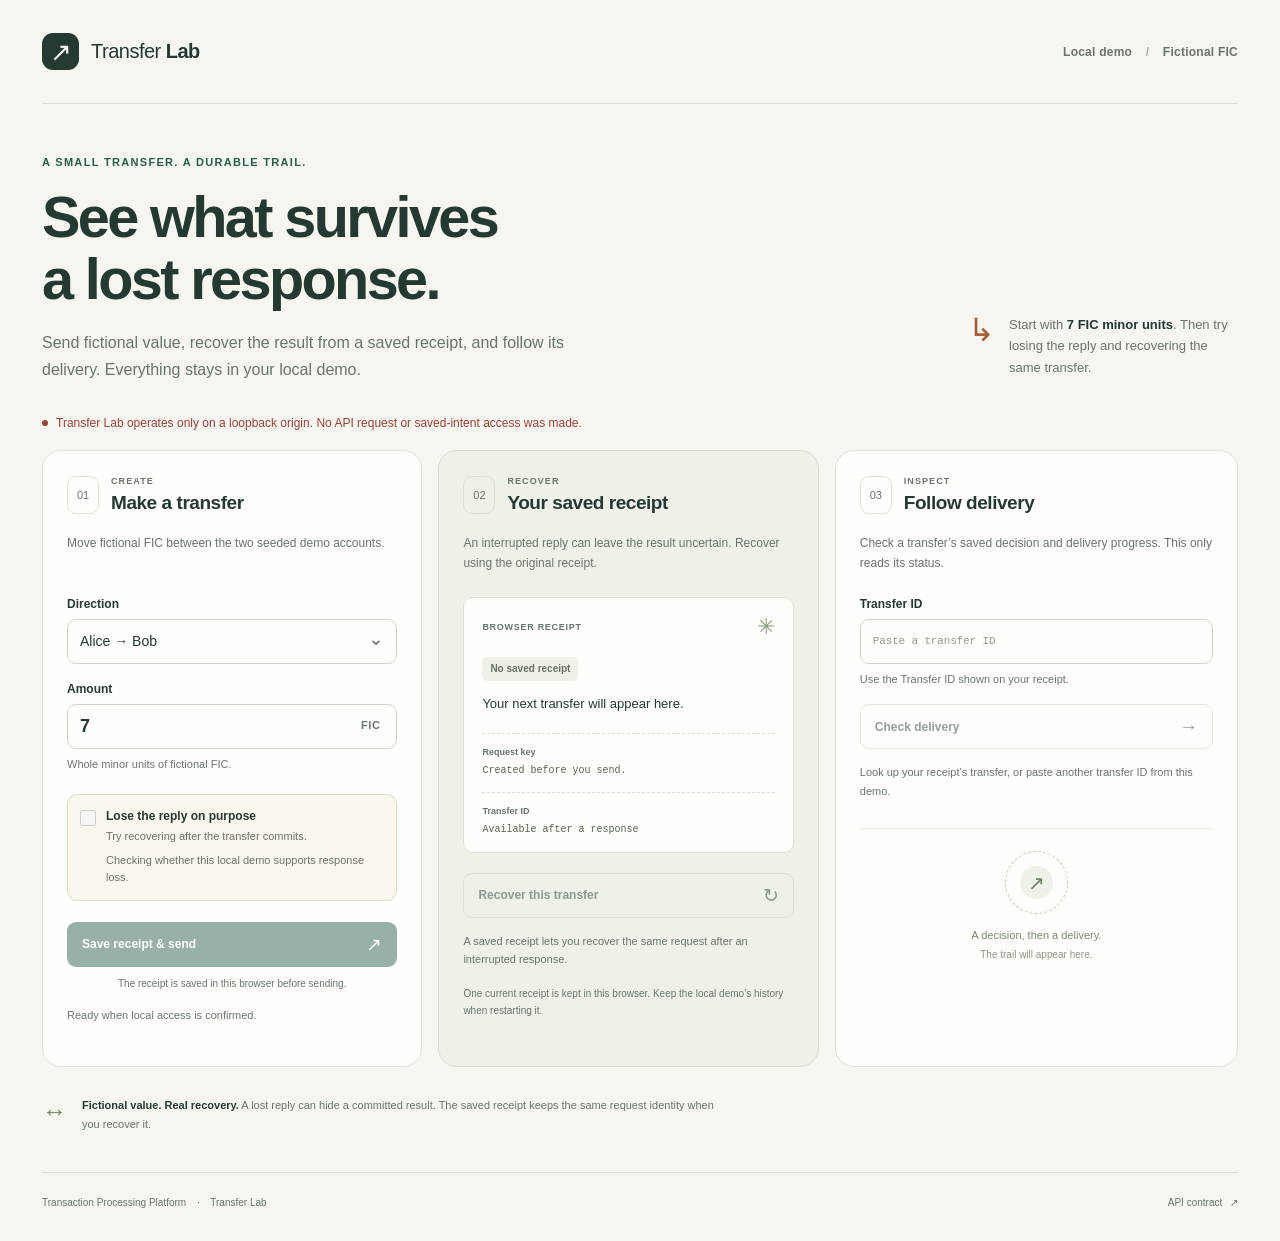
==== src/main/resources/static/demo/index.html @ 5122a882 "Release interactive Transfer Lab and verify browser recovery in CI" ====
<!doctype html>
<html lang="en">
  <head>
    <meta charset="utf-8">
    <meta name="viewport" content="width=device-width, initial-scale=1">
    <meta name="color-scheme" content="light">
    <meta name="description" content="Send a fictional transfer, recover its saved receipt, and inspect durable delivery progress in your local demo.">
    <meta http-equiv="Content-Security-Policy" content="default-src 'none'; script-src 'self'; style-src 'self'; connect-src 'self'; worker-src 'self'; img-src 'self'; font-src 'self'; base-uri 'none'; form-action 'self'; object-src 'none'">
    <title>Transfer Lab · Local demo</title>
    <link rel="icon" href="favicon.svg" type="image/svg+xml">
    <link rel="stylesheet" href="demo.css">
    <script src="demo.js" defer></script>
  </head>
  <body>
    <a class="skip-link" href="#main">Skip to the transfer demo</a>
    <div class="page-shell">
      <header class="topbar">
        <a class="brand" href="index.html" aria-label="Transfer Lab home">
          <span class="brand-mark" aria-hidden="true">↗</span>
          <span>Transfer <strong>Lab</strong></span>
        </a>
        <span class="environment-label">Local demo <span aria-hidden="true">/</span> Fictional FIC</span>
      </header>

      <main id="main" tabindex="-1">
        <section class="introduction" aria-labelledby="page-title">
          <div class="intro-copy">
            <p class="eyebrow">A small transfer. A durable trail.</p>
            <h1 id="page-title">See what survives<br>a lost response.</h1>
            <p class="intro-description">Send fictional value, recover the result from a saved receipt, and follow its delivery. Everything stays in your local demo.</p>
          </div>
          <aside class="intro-note" aria-label="How to try the demo">
            <span class="note-symbol" aria-hidden="true">↳</span>
            <p>Start with <strong>7 FIC minor units</strong>. Then try losing the reply and recovering the same transfer.</p>
          </aside>
        </section>

        <p id="origin-message" class="origin-message" role="status" aria-live="polite" data-state="pending">Checking local access…</p>

        <div class="workspace">
          <section class="panel transfer-panel" aria-labelledby="transfer-heading">
            <header class="panel-heading">
              <span class="step-number" aria-hidden="true">01</span>
              <div>
                <p class="section-kicker">Create</p>
                <h2 id="transfer-heading">Make a transfer</h2>
              </div>
            </header>
            <p class="panel-description">Move fictional FIC between the two seeded demo accounts.</p>

            <form id="submit-form" novalidate>
              <div class="field">
                <label for="direction">Direction</label>
                <div class="select-wrap">
                  <select id="direction" name="direction">
                    <option value="alice-to-bob">Alice → Bob</option>
                    <option value="bob-to-alice">Bob → Alice</option>
                  </select>
                </div>
              </div>
              <div class="field">
                <label for="amount">Amount</label>
                <div class="amount-wrap">
                  <input id="amount" name="amount" type="number" min="1" max="9000000000000000" step="1" value="7" inputmode="numeric" required aria-describedby="amount-help">
                  <span class="unit-label" aria-hidden="true">FIC</span>
                </div>
                <p id="amount-help" class="field-help">Whole minor units of fictional FIC.</p>
              </div>

              <div class="simulation-option">
                <label class="checkbox-label" for="drop-response">
                  <input id="drop-response" name="drop-response" type="checkbox" disabled aria-describedby="simulation-status">
                  <span>
                    <strong>Lose the reply on purpose</strong>
                    <span class="checkbox-description">Try recovering after the transfer commits.</span>
                  </span>
                </label>
                <p id="simulation-status" class="field-help" role="status" aria-live="polite">Checking whether this local demo supports response loss.</p>
              </div>

              <button id="submit-transfer" class="button button-primary" type="submit" disabled>
                <span>Save receipt &amp; send</span><span class="button-arrow" aria-hidden="true">↗</span>
              </button>
              <p class="action-note">The receipt is saved in this browser before sending.</p>
              <p id="submit-message" class="action-message" role="status" aria-live="polite" aria-atomic="true">Ready when local access is confirmed.</p>
            </form>
          </section>

          <section class="panel receipt-panel" aria-labelledby="receipt-heading">
            <header class="panel-heading">
              <span class="step-number" aria-hidden="true">02</span>
              <div>
                <p class="section-kicker">Recover</p>
                <h2 id="receipt-heading">Your saved receipt</h2>
              </div>
            </header>
            <p class="panel-description">An interrupted reply can leave the result uncertain. Recover using the original receipt.</p>

            <div class="receipt-paper">
              <div class="receipt-topline">
                <span class="receipt-caption">Browser receipt</span>
                <span class="receipt-decoration" aria-hidden="true">✳</span>
              </div>
              <p id="receipt-state" class="state-label" data-state="empty">No saved receipt</p>
              <p id="receipt-summary" class="receipt-summary">Your next transfer will appear here.</p>
              <dl class="receipt-details">
                <div>
                  <dt>Request key</dt>
                  <dd><code id="receipt-key">Created before you send.</code></dd>
                </div>
                <div>
                  <dt>Transfer ID</dt>
                  <dd><output id="transfer-id">Available after a response</output></dd>
                </div>
              </dl>
            </div>

            <button id="resume-transfer" class="button button-secondary" type="button" disabled>
              <span>Recover this transfer</span><span class="button-arrow" aria-hidden="true">↻</span>
            </button>
            <p id="resume-message" class="action-message" role="status" aria-live="polite" aria-atomic="true">A saved receipt lets you recover the same request after an interrupted response.</p>
            <p class="panel-footnote">One current receipt is kept in this browser. Keep the local demo’s history when restarting it.</p>
          </section>

          <section class="panel lookup-panel" aria-labelledby="lookup-heading">
            <header class="panel-heading">
              <span class="step-number" aria-hidden="true">03</span>
              <div>
                <p class="section-kicker">Inspect</p>
                <h2 id="lookup-heading">Follow delivery</h2>
              </div>
            </header>
            <p class="panel-description">Check a transfer’s saved decision and delivery progress. This only reads its status.</p>

            <form id="lookup-form" class="lookup-form" novalidate>
              <div class="field">
                <label for="lookup-id">Transfer ID</label>
                <input id="lookup-id" name="transfer-id" class="identifier-input" type="text" placeholder="Paste a transfer ID" required autocomplete="off" autocapitalize="none" spellcheck="false" aria-describedby="lookup-help">
                <p id="lookup-help" class="field-help">Use the Transfer ID shown on your receipt.</p>
              </div>
              <button id="lookup-transfer" class="button button-secondary" type="submit" disabled>
                <span>Check delivery</span><span class="button-arrow" aria-hidden="true">→</span>
              </button>
            </form>
            <p id="lookup-message" class="action-message" role="status" aria-live="polite" aria-atomic="true">Look up your receipt’s transfer, or paste another transfer ID from this demo.</p>

            <section id="delivery-result" class="delivery-result" hidden aria-label="Observed transfer delivery">
              <div class="delivery-summary">
                <span class="receipt-caption">Observed delivery</span>
                <output id="delivery-state" class="state-label">Not observed</output>
              </div>
              <dl class="delivery-stages">
                <div>
                  <dt><span class="stage-dot" aria-hidden="true"></span>Transfer decision</dt>
                  <dd><output id="ledger-state">Not observed</output></dd>
                </div>
                <div>
                  <dt><span class="stage-dot" aria-hidden="true"></span>Event publication</dt>
                  <dd><output id="publication-state">Not observed</output></dd>
                </div>
                <div>
                  <dt><span class="stage-dot" aria-hidden="true"></span>Account activity</dt>
                  <dd><output id="projection-state">Not observed</output></dd>
                </div>
              </dl>
              <div class="event-identity">
                <span class="receipt-caption">Event ID</span>
                <output id="event-id">Not available</output>
              </div>
              <p class="field-help">Delivery may continue after the transfer commits. Check again to refresh this observation.</p>
            </section>

            <div class="delivery-empty" aria-hidden="true">
              <span class="empty-orbit"><span>↗</span></span>
              <p>A decision, then a delivery.</p>
              <span>The trail will appear here.</span>
            </div>
          </section>
        </div>

        <section class="boundary-note" aria-label="About this demo">
          <span class="boundary-mark" aria-hidden="true">↔</span>
          <p><strong>Fictional value. Real recovery.</strong> A lost reply can hide a committed result. The saved receipt keeps the same request identity when you recover it.</p>
        </section>
      </main>

      <footer class="footer">
        <span>Transaction Processing Platform <span aria-hidden="true">·</span> Transfer Lab</span>
        <a href="../openapi.yaml">API contract <span aria-hidden="true">↗</span></a>
      </footer>
    </div>
    <noscript><p class="no-script-message">Enable JavaScript to send a fictional transfer, recover a browser receipt, or inspect delivery.</p></noscript>
  </body>
</html>
---- src/main/resources/static/demo/demo.css ----
@charset "UTF-8";

:root {
  color-scheme: light;
  --paper: #f6f5f0;
  --surface: #fffefa;
  --ink: #243932;
  --muted: #69746d;
  --line: #dedfd5;
  --green: #275f48;
  --green-dark: #174630;
  --green-pale: #e7eee5;
  --warm: #a45e37;
  --warm-pale: #f5e9dc;
  --red: #994438;
  --red-pale: #faebe6;
  --radius: 19px;
  font-family: -apple-system, BlinkMacSystemFont, "Segoe UI", sans-serif;
  font-synthesis: none;
  text-rendering: optimizeLegibility;
  -webkit-font-smoothing: antialiased;
}

* { box-sizing: border-box; }
[hidden] { display: none !important; }
body { margin: 0; background: var(--paper); color: var(--ink); }
button, input, select { font: inherit; }
button, input, select, a { -webkit-tap-highlight-color: transparent; }
button, select { cursor: pointer; }
a { color: inherit; text-underline-offset: 4px; }
button:disabled, input:disabled, select:disabled { cursor: not-allowed; }
button:disabled { opacity: .48; }
:focus-visible { outline: 3px solid #bd743e; outline-offset: 4px; }
::selection { background: #d8e6ca; color: #173e2a; }

.page-shell { max-width: 1280px; margin: 0 auto; padding: 0 42px; }
.skip-link { position: fixed; top: 14px; left: 18px; z-index: 5; padding: 12px 17px; border-radius: 8px; background: var(--ink); color: white; transform: translateY(-160%); }
.skip-link:focus { transform: translateY(0); }
.topbar { min-height: 104px; display: flex; justify-content: space-between; align-items: center; gap: 20px; border-bottom: 1px solid var(--line); }
.brand { display: inline-flex; gap: 12px; align-items: center; font-size: 20px; letter-spacing: -.5px; text-decoration: none; }
.brand strong { font-weight: 750; }
.brand-mark { display: grid; place-items: center; width: 37px; height: 37px; color: var(--paper); background: var(--ink); border-radius: 11px; font-size: 26px; line-height: 1; }
.environment-label { color: var(--muted); font-size: 12px; font-weight: 600; letter-spacing: .02em; }
.environment-label > span { margin: 0 10px; color: #acb1a6; }
.introduction { display: flex; align-items: flex-end; justify-content: space-between; gap: 58px; padding: 52px 0 30px; }
.intro-copy { max-width: 675px; }
.eyebrow, .section-kicker { margin: 0; font-size: 11px; font-weight: 750; letter-spacing: .12em; text-transform: uppercase; }
.eyebrow { color: var(--green); margin-bottom: 19px; }
h1 { font-size: clamp(39px, 4.5vw, 58px); line-height: 1.07; font-weight: 650; letter-spacing: -2.6px; margin: 0; }
.intro-description { margin: 20px 0 0; color: var(--muted); font-size: 16px; line-height: 1.65; max-width: 560px; }
.intro-note { display: flex; gap: 14px; align-items: flex-start; max-width: 270px; margin-bottom: 5px; }
.note-symbol { color: var(--warm); font-size: 32px; line-height: 1; }
.intro-note p { font-size: 13px; line-height: 1.65; color: var(--muted); margin: 0; }
.intro-note strong { color: var(--ink); font-weight: 650; }
.origin-message { display: flex; align-items: center; gap: 8px; min-height: 19px; margin: 0 0 18px; color: var(--muted); font-size: 12px; line-height: 1.5; }
.origin-message::before { content: ""; width: 6px; height: 6px; background: currentColor; border-radius: 50%; flex-shrink: 0; }
.workspace { display: grid; grid-template-columns: 1fr 1fr 1.06fr; gap: 16px; align-items: stretch; }
.panel { min-width: 0; border: 1px solid var(--line); border-radius: var(--radius); padding: 25px 24px 23px; background: var(--surface); }
.panel-heading { display: flex; gap: 12px; align-items: center; }
.step-number { display: grid; place-items: center; width: 32px; height: 38px; flex-shrink: 0; border: 1px solid var(--line); border-radius: 9px; color: var(--muted); font-size: 11px; font-variant-numeric: tabular-nums; }
.section-kicker { color: var(--muted); font-size: 9px; margin-bottom: 5px; }
h2 { margin: 0; font-size: 19px; line-height: 1.25; font-weight: 650; letter-spacing: -.45px; }
.panel-description { color: var(--muted); font-size: 12px; line-height: 1.65; min-height: 40px; margin: 19px 0 23px; }
.field { margin-bottom: 18px; min-width: 0; }
label { display: block; font-size: 12px; font-weight: 650; margin-bottom: 8px; }
input[type="text"], input[type="number"], select { display: block; width: 100%; height: 45px; border: 1px solid #cfd4c9; border-radius: 9px; color: var(--ink); background: #fffefa; padding: 0 12px; font-size: 14px; transition: border-color 130ms ease, box-shadow 130ms ease; }
input::placeholder { color: #91988e; opacity: 1; }
input:focus, select:focus { border-color: var(--green); box-shadow: 0 0 0 3px #275f4810; }
input[aria-invalid="true"] { border-color: var(--red); }
.select-wrap { position: relative; }
.select-wrap select { appearance: none; padding-right: 33px; }
.select-wrap::after { content: "⌄"; position: absolute; right: 13px; top: 8px; pointer-events: none; font-size: 19px; color: var(--muted); }
.amount-wrap { position: relative; }
.amount-wrap input { padding-right: 72px; font-variant-numeric: tabular-nums; font-size: 18px; font-weight: 600; }
.unit-label { position: absolute; right: 17px; top: 15px; font-size: 11px; font-weight: 700; letter-spacing: .05em; color: var(--muted); pointer-events: none; }
.field-help { margin: 7px 0 0; color: var(--muted); font-size: 11px; line-height: 1.6; }
.simulation-option { border: 1px solid #e5daca; background: #fbf7ef; border-radius: 10px; padding: 13px 12px; margin: 21px 0 21px; }
.checkbox-label { display: flex; align-items: flex-start; gap: 10px; cursor: pointer; margin: 0; font-size: 11px; line-height: 1.45; }
.checkbox-label input { margin: 2px 0 0; width: 16px; height: 16px; flex: 0 0 16px; accent-color: var(--green); }
.checkbox-label strong { display: block; color: var(--ink); font-size: 12px; font-weight: 650; }
.checkbox-description { display: block; margin-top: 3px; color: var(--muted); font-size: 11px; font-weight: 400; }
.simulation-option .field-help { margin-left: 26px; }
.button { width: 100%; min-height: 45px; padding: 12px 14px; display: flex; align-items: center; justify-content: space-between; gap: 10px; border-radius: 9px; border: 1px solid transparent; font-size: 12px; font-weight: 650; line-height: 1.5; text-align: left; transition: background-color 130ms ease, border-color 130ms ease, transform 130ms ease; }
.button-primary { background: var(--green); color: #fffefa; }
.button-primary:hover:not(:disabled) { background: var(--green-dark); }
.button-secondary { background: transparent; color: var(--ink); border-color: #cad1c3; }
.button-secondary:hover:not(:disabled) { background: var(--green-pale); border-color: #b0c4ac; }
.button:active:not(:disabled) { transform: translateY(1px); }
.button-arrow { font-size: 19px; line-height: 1; font-weight: 400; }
.action-note { margin: 9px 0 0; color: var(--muted); font-size: 10px; line-height: 1.6; text-align: center; }
.action-message { color: var(--muted); margin: 14px 0 0; min-height: 37px; font-size: 11px; line-height: 1.7; overflow-wrap: anywhere; }
.receipt-panel { background: #eff1e9; border-color: #d6dccf; }
.receipt-paper { position: relative; background: #fffefa; padding: 18px 18px 0; border: 1px solid #dce0d3; border-radius: 10px; margin-bottom: 20px; }
.receipt-topline { display: flex; justify-content: space-between; align-items: center; margin-bottom: 19px; }
.receipt-caption { display: block; color: var(--muted); font-size: 9px; font-weight: 700; letter-spacing: .08em; text-transform: uppercase; }
.receipt-decoration { color: #8a9a80; font-size: 22px; line-height: 1; }
.state-label { display: inline-block; max-width: 100%; margin: 0; padding: 5px 8px; border-radius: 5px; background: #f0f0e9; color: #687261; font-size: 10px; font-weight: 700; line-height: 1.4; overflow-wrap: anywhere; }
.receipt-summary { margin: 13px 0 18px; color: var(--ink); font-size: 13px; line-height: 1.6; overflow-wrap: anywhere; }
.receipt-details { margin: 0; }
.receipt-details > div { border-top: 1px dashed #d8dccf; padding: 13px 0; }
.receipt-details dt { font-size: 9px; color: var(--muted); margin-bottom: 6px; font-weight: 600; }
.receipt-details dd { margin: 0; }
.receipt-details code, .receipt-details output, .event-identity output { display: block; color: #53634f; font-family: ui-monospace, "SFMono-Regular", Consolas, monospace; font-size: 10px; line-height: 1.65; overflow-wrap: anywhere; }
.panel-footnote { color: var(--muted); margin: 16px 0 0; font-size: 10px; line-height: 1.7; }
.identifier-input { font-family: ui-monospace, "SFMono-Regular", Consolas, monospace; font-size: 11px !important; letter-spacing: -.15px; }
.lookup-form .field { margin-bottom: 16px; }
.lookup-panel .action-message { min-height: 36px; }
.delivery-empty { margin: 27px 0 8px; padding: 22px 8px; border-top: 1px solid #e6e7dd; text-align: center; }
.empty-orbit { display: grid; place-items: center; width: 63px; height: 63px; margin: 0 auto 13px; border: 1px dashed #b9c7ae; border-radius: 50%; color: #6d8365; transform: rotate(-15deg); }
.empty-orbit > span { display: grid; place-items: center; width: 33px; height: 33px; background: #edf1e7; border-radius: 50%; font-size: 20px; transform: rotate(15deg); }
.delivery-empty p { margin: 0; color: #7b8671; font-size: 11px; line-height: 1.6; }
.delivery-empty > span:last-child { display: block; color: #8e9686; font-size: 10px; margin-top: 3px; line-height: 1.5; }
#delivery-result:not([hidden]) + .delivery-empty { display: none; }
.delivery-result { margin-top: 21px; border-top: 1px solid var(--line); padding-top: 18px; }
.delivery-summary { display: flex; justify-content: space-between; align-items: center; flex-wrap: wrap; gap: 8px; margin-bottom: 17px; }
.delivery-stages { margin: 0; }
.delivery-stages > div { display: flex; justify-content: space-between; align-items: baseline; gap: 10px; padding: 11px 0; border-bottom: 1px solid #e5e7dc; }
.delivery-stages dt { display: flex; align-items: center; gap: 7px; color: var(--muted); font-size: 10px; line-height: 1.5; }
.stage-dot { width: 5px; height: 5px; background: #a9b49e; border-radius: 50%; flex-shrink: 0; }
.delivery-stages dd { margin: 0; max-width: 53%; text-align: right; color: var(--ink); font-size: 10px; font-weight: 650; line-height: 1.5; overflow-wrap: anywhere; }
.event-identity { margin-top: 18px; }
.event-identity output { margin-top: 7px; }
.delivery-result > .field-help { font-size: 10px; margin-top: 16px; }
.boundary-note { display: flex; align-items: flex-start; gap: 15px; max-width: 690px; margin: 29px 0 38px; }
.boundary-mark { color: #778d69; font-size: 25px; line-height: 1.25; }
.boundary-note p { margin: 0; color: var(--muted); font-size: 11px; line-height: 1.75; }
.boundary-note strong { color: var(--ink); font-weight: 650; }
.footer { display: flex; justify-content: space-between; align-items: center; gap: 16px; border-top: 1px solid var(--line); padding: 22px 0 30px; color: var(--muted); font-size: 10px; line-height: 1.6; }
.footer > span > span { margin: 0 8px; }
.footer a { text-decoration: none; white-space: nowrap; }
.footer a:hover { color: var(--green); text-decoration: underline; }
.footer a > span { margin-left: 5px; }
.no-script-message { max-width: 1196px; margin: 0 auto 25px; padding: 14px 20px; border: 1px solid #d6bc9e; border-radius: 9px; color: #82502b; background: #f8ede0; font-size: 13px; line-height: 1.6; }

[data-state="success"], [data-state="positive"], [data-state="completed"], [data-state="COMPLETED"], [data-state="projected"], [data-state="PROJECTED"], [data-state="PUBLISHED"] { color: var(--green); }
.state-label[data-state="success"], .state-label[data-state="completed"], .state-label[data-state="COMPLETED"], .state-label[data-state="projected"], .state-label[data-state="PROJECTED"] { background: #e3eedc; color: var(--green-dark); }
[data-state="error"], [data-state="negative"], [data-state="conflict"], [data-state="CONFLICT"], [data-state="rejected"], [data-state="REJECTED"], [data-state="blocked"], [data-state="BLOCKED"], [data-state="INCONSISTENT"] { color: var(--red); }
.state-label[data-state="error"], .state-label[data-state="conflict"], .state-label[data-state="CONFLICT"], .state-label[data-state="rejected"], .state-label[data-state="REJECTED"], .state-label[data-state="blocked"], .state-label[data-state="BLOCKED"] { background: var(--red-pale); color: var(--red); }
[data-state="unknown"], [data-state="UNKNOWN"], [data-state="warning"], [data-state="AWAITING_PUBLICATION"], [data-state="AWAITING_PROJECTION"] { color: var(--warm); }
.state-label[data-state="unknown"], .state-label[data-state="UNKNOWN"], .state-label[data-state="saved"], .state-label[data-state="SAVED"] { color: #8b572e; background: var(--warm-pale); }
button[aria-busy="true"] { cursor: progress; }

@media (max-width: 1080px) {
  .page-shell { padding: 0 27px; }
  .introduction { gap: 30px; }
  .intro-note { max-width: 230px; }
  .workspace { gap: 12px; }
  .panel { padding: 22px 18px; }
  h2 { font-size: 17px; }
}

@media (max-width: 900px) {
  .introduction { align-items: flex-start; padding-top: 40px; }
  .intro-note { margin-top: 39px; max-width: 190px; }
  .workspace { grid-template-columns: 1fr 1fr; gap: 15px; }
  .lookup-panel { grid-column: 1 / -1; display: grid; grid-template-columns: 1fr 1fr; column-gap: 30px; align-content: start; }
  .lookup-panel > .panel-heading, .lookup-panel > .panel-description, .lookup-panel > .lookup-form, .lookup-panel > .action-message { grid-column: 1; }
  .lookup-panel > .panel-description { min-height: 0; margin-bottom: 16px; }
  .lookup-panel > .delivery-result, .lookup-panel > .delivery-empty { grid-column: 2; grid-row: 1 / 5; align-self: stretch; border-top: 0; border-left: 1px solid var(--line); margin: 0; padding: 10px 0 0 25px; }
  .lookup-panel > .delivery-empty { display: flex; flex-direction: column; justify-content: center; padding-top: 20px; padding-bottom: 20px; }
  .panel { padding: 25px; }
  h2 { font-size: 19px; }
  .delivery-stages dd { max-width: 51%; }
}

@media (max-width: 620px) {
  .page-shell { padding: 0 19px; }
  .topbar { min-height: 82px; gap: 12px; }
  .brand { font-size: 18px; gap: 9px; }
  .brand-mark { width: 31px; height: 33px; font-size: 23px; border-radius: 9px; }
  .environment-label { font-size: 10px; text-align: right; max-width: 108px; line-height: 1.6; }
  .environment-label > span { margin: 0 4px; }
  .introduction { display: block; padding: 34px 0 24px; }
  .eyebrow { font-size: 9px; margin-bottom: 16px; }
  h1 { font-size: 41px; letter-spacing: -2px; }
  .intro-description { font-size: 14px; line-height: 1.7; margin-top: 17px; }
  .intro-note { margin-top: 22px; max-width: 310px; gap: 10px; }
  .intro-note p { font-size: 11px; }
  .note-symbol { font-size: 25px; }
  .origin-message { font-size: 10px; margin-bottom: 15px; }
  .workspace { grid-template-columns: 1fr; gap: 16px; }
  .panel { padding: 24px; }
  .panel-description { min-height: 0; }
  .lookup-panel { display: block; grid-column: auto; }
  .lookup-panel > .delivery-result, .lookup-panel > .delivery-empty { border-left: 0; border-top: 1px solid var(--line); margin-top: 21px; padding: 19px 0 0; }
  .lookup-panel > .delivery-empty { display: block; padding: 25px 10px 12px; }
  .lookup-panel > .panel-description { margin: 19px 0 23px; }
  .receipt-paper { padding-right: 20px; padding-left: 20px; }
  .button { font-size: 13px; min-height: 47px; }
  input[type="text"], input[type="number"], select { min-height: 47px; font-size: 16px; }
  .identifier-input { font-size: 12px !important; }
  .boundary-note { margin-top: 25px; margin-bottom: 29px; gap: 12px; }
  .boundary-note p { font-size: 10px; }
  .footer { align-items: flex-start; padding-top: 19px; font-size: 9px; gap: 20px; }
  .footer > span { max-width: 200px; }
  .footer > span > span { margin: 0 4px; }
  .no-script-message { margin: 0 19px 20px; }
}

@media (prefers-reduced-motion: reduce) {
  *, *::before, *::after { animation: none !important; transition: none !important; scroll-behavior: auto !important; }
}
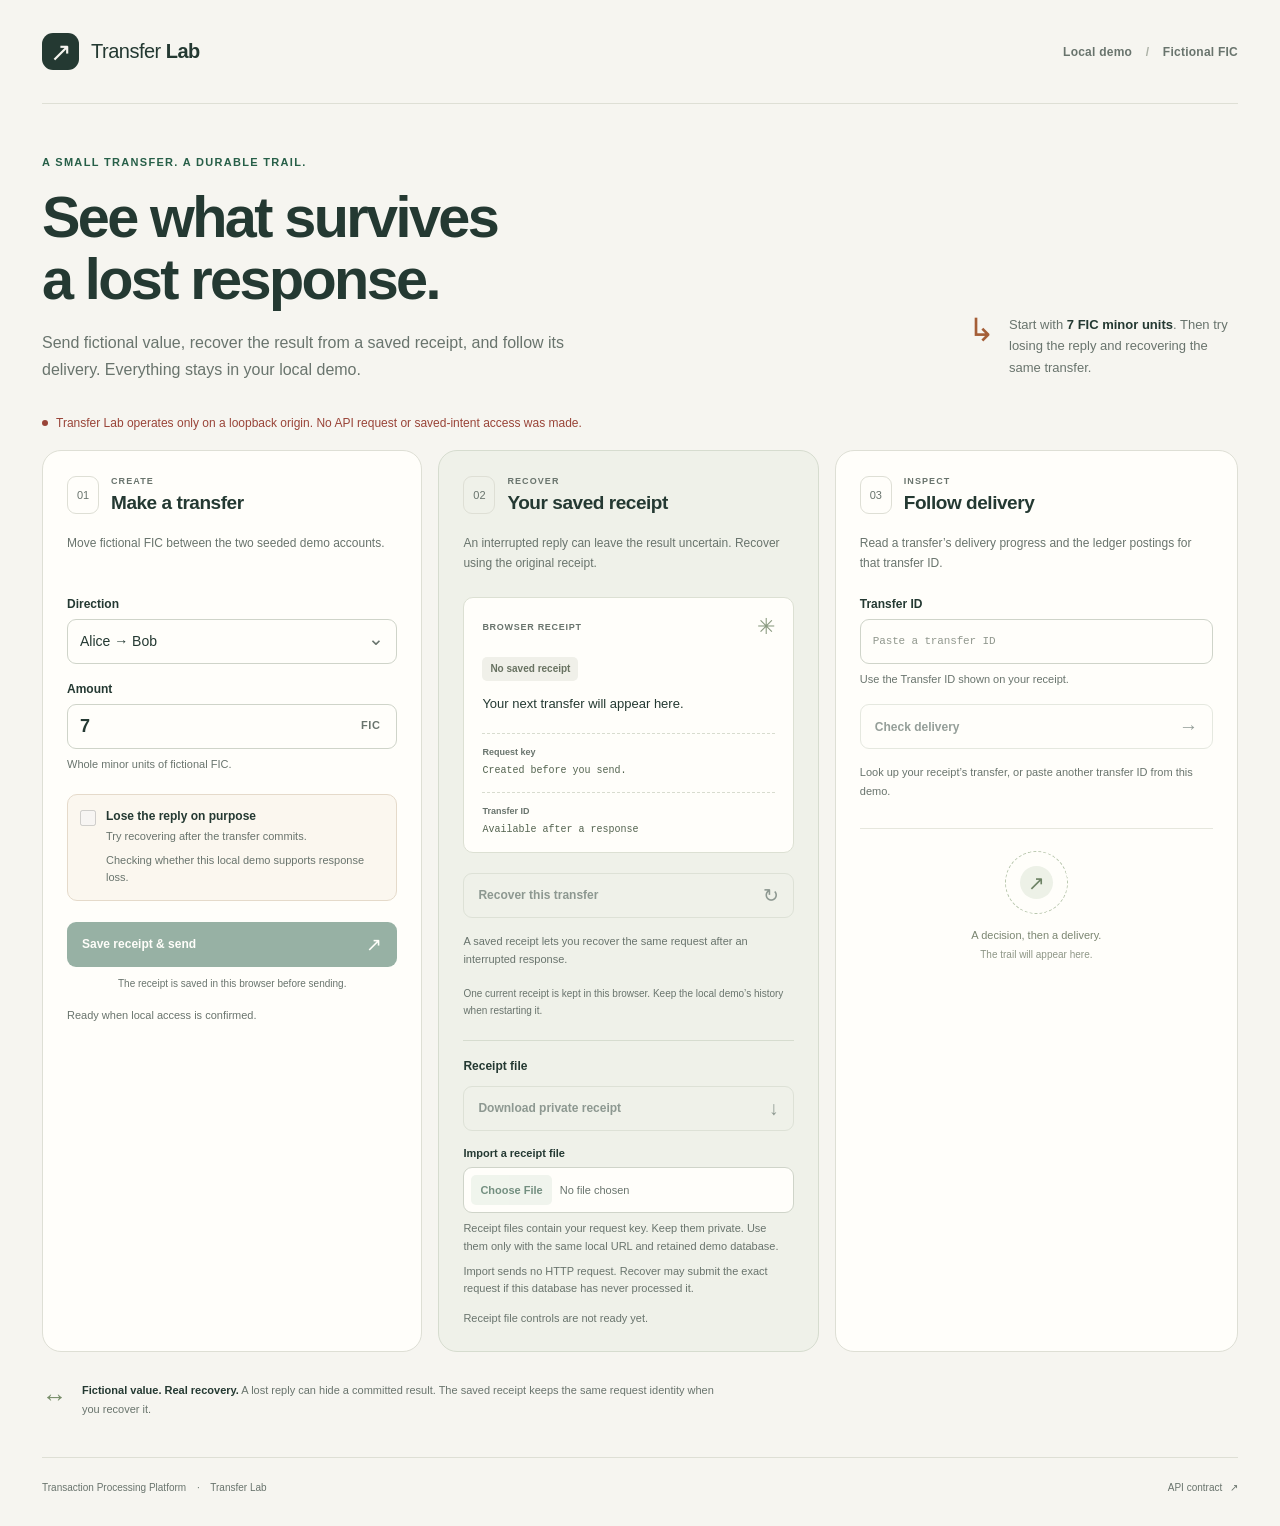
==== commit 8e2deb80: "Release portable browser receipts and per-transfer ledger evidence" ====
--- a/src/main/resources/static/demo/index.html
+++ b/src/main/resources/static/demo/index.html
@@ -120,6 +120,20 @@
             </button>
             <p id="resume-message" class="action-message" role="status" aria-live="polite" aria-atomic="true">A saved receipt lets you recover the same request after an interrupted response.</p>
             <p class="panel-footnote">One current receipt is kept in this browser. Keep the local demo’s history when restarting it.</p>
+
+            <section class="portable-receipt" aria-labelledby="portable-receipt-heading">
+              <h3 id="portable-receipt-heading">Receipt file</h3>
+              <button id="download-receipt" class="button button-secondary" type="button" disabled aria-describedby="portable-receipt-help">
+                <span>Download private receipt</span><span class="button-arrow" aria-hidden="true">↓</span>
+              </button>
+              <div class="portable-import">
+                <label for="import-receipt">Import a receipt file</label>
+                <input id="import-receipt" name="receipt-file" type="file" accept=".json,application/json" disabled aria-describedby="portable-receipt-help portable-import-help portable-receipt-message">
+              </div>
+              <p id="portable-receipt-help" class="field-help">Receipt files contain your request key. Keep them private. Use them only with the same local URL and retained demo database.</p>
+              <p id="portable-import-help" class="field-help">Import sends no HTTP request. Recover may submit the exact request if this database has never processed it.</p>
+              <p id="portable-receipt-message" class="action-message" role="status" aria-live="polite" aria-atomic="true">Receipt file controls are not ready yet.</p>
+            </section>
           </section>
 
           <section class="panel lookup-panel" aria-labelledby="lookup-heading">
@@ -130,7 +144,7 @@
                 <h2 id="lookup-heading">Follow delivery</h2>
               </div>
             </header>
-            <p class="panel-description">Check a transfer’s saved decision and delivery progress. This only reads its status.</p>
+            <p class="panel-description">Read a transfer’s delivery progress and the ledger postings for that transfer ID.</p>
 
             <form id="lookup-form" class="lookup-form" novalidate>
               <div class="field">
@@ -144,7 +158,7 @@
             </form>
             <p id="lookup-message" class="action-message" role="status" aria-live="polite" aria-atomic="true">Look up your receipt’s transfer, or paste another transfer ID from this demo.</p>
 
-            <section id="delivery-result" class="delivery-result" hidden aria-label="Observed transfer delivery">
+            <section id="delivery-result" class="delivery-result" hidden aria-label="Transfer delivery and ledger observations">
               <div class="delivery-summary">
                 <span class="receipt-caption">Observed delivery</span>
                 <output id="delivery-state" class="state-label">Not observed</output>
@@ -168,6 +182,19 @@
                 <output id="event-id">Not available</output>
               </div>
               <p class="field-help">Delivery may continue after the transfer commits. Check again to refresh this observation.</p>
+
+              <section id="ledger-proof" class="ledger-proof" aria-labelledby="proof-heading">
+                <div class="proof-heading">
+                  <h3 id="proof-heading">Ledger postings</h3>
+                  <output id="proof-state" class="state-label" role="status" aria-live="polite" aria-atomic="true">Not loaded</output>
+                </div>
+                <div class="proof-identity">
+                  <span class="receipt-caption">For this transfer ID</span>
+                  <output id="proof-transfer-id">Not loaded</output>
+                </div>
+                <p id="proof-summary" class="field-help">Check delivery to read this transfer’s ledger evidence.</p>
+                <ol id="proof-postings" class="proof-postings" aria-label="Ledger postings for this transfer" hidden></ol>
+              </section>
             </section>
 
             <div class="delivery-empty" aria-hidden="true">
--- a/src/main/resources/static/demo/demo.css
+++ b/src/main/resources/static/demo/demo.css
@@ -102,6 +102,15 @@
 .receipt-details dd { margin: 0; }
 .receipt-details code, .receipt-details output, .event-identity output { display: block; color: #53634f; font-family: ui-monospace, "SFMono-Regular", Consolas, monospace; font-size: 10px; line-height: 1.65; overflow-wrap: anywhere; }
 .panel-footnote { color: var(--muted); margin: 16px 0 0; font-size: 10px; line-height: 1.7; }
+.portable-receipt { min-width: 0; margin-top: 21px; padding-top: 18px; border-top: 1px solid #d6dccf; }
+.portable-receipt h3 { margin: 0 0 13px; font-size: 12px; font-weight: 650; }
+.portable-import { min-width: 0; margin-top: 16px; }
+.portable-import label { font-size: 11px; }
+.portable-import input[type="file"] { display: block; width: 100%; max-width: 100%; min-width: 0; min-height: 45px; padding: 7px; overflow: hidden; border: 1px solid #cfd4c9; border-radius: 9px; background: var(--surface); color: var(--muted); font-size: 11px; line-height: 1.5; }
+.portable-import input::file-selector-button { margin-right: 8px; padding: 7px 9px; border: 0; border-radius: 5px; background: var(--green-pale); color: var(--green-dark); font: inherit; font-weight: 650; cursor: pointer; }
+.portable-import input:disabled::file-selector-button { opacity: .6; cursor: not-allowed; }
+.portable-receipt .field-help { overflow-wrap: anywhere; }
+.portable-receipt .action-message { min-height: 0; margin-top: 11px; }
 .identifier-input { font-family: ui-monospace, "SFMono-Regular", Consolas, monospace; font-size: 11px !important; letter-spacing: -.15px; }
 .lookup-form .field { margin-bottom: 16px; }
 .lookup-panel .action-message { min-height: 36px; }
@@ -121,6 +130,23 @@
 .event-identity { margin-top: 18px; }
 .event-identity output { margin-top: 7px; }
 .delivery-result > .field-help { font-size: 10px; margin-top: 16px; }
+.ledger-proof { margin-top: 21px; padding-top: 18px; border-top: 1px solid var(--line); min-width: 0; }
+.proof-heading { display: flex; justify-content: space-between; align-items: center; flex-wrap: wrap; gap: 9px; }
+.proof-heading h3 { margin: 0; font-size: 12px; font-weight: 650; }
+.proof-identity { margin-top: 15px; }
+.proof-identity output, .proof-account code, .proof-entry-id { display: block; max-width: 100%; min-width: 0; font-family: ui-monospace, "SFMono-Regular", Consolas, monospace; font-size: 10px; line-height: 1.65; overflow-wrap: anywhere; }
+.proof-identity output { margin-top: 6px; color: #53634f; }
+.proof-postings { list-style: none; margin: 14px 0 0; padding: 0; }
+.proof-posting { padding: 11px 12px; border: 1px solid #dde2d5; border-radius: 9px; background: #f8f9f2; min-width: 0; }
+.proof-posting + .proof-posting { margin-top: 9px; }
+.proof-posting-heading { display: flex; align-items: baseline; justify-content: space-between; flex-wrap: wrap; gap: 6px; font-size: 11px; line-height: 1.5; }
+.proof-direction { color: var(--muted); }
+.proof-amount { font-weight: 700; font-variant-numeric: tabular-nums; overflow-wrap: anywhere; }
+.proof-amount[data-direction="credit"] { color: var(--green); }
+.proof-account { margin: 8px 0 0; color: #53634f; font-size: 10px; line-height: 1.6; }
+.proof-account code { margin-top: 2px; }
+.proof-entry { display: flex; align-items: baseline; flex-wrap: wrap; gap: 3px 7px; min-width: 0; margin-top: 7px; font-size: 9px; color: var(--muted); }
+.proof-entry-id { color: #53634f; }
 .boundary-note { display: flex; align-items: flex-start; gap: 15px; max-width: 690px; margin: 29px 0 38px; }
 .boundary-mark { color: #778d69; font-size: 25px; line-height: 1.25; }
 .boundary-note p { margin: 0; color: var(--muted); font-size: 11px; line-height: 1.75; }
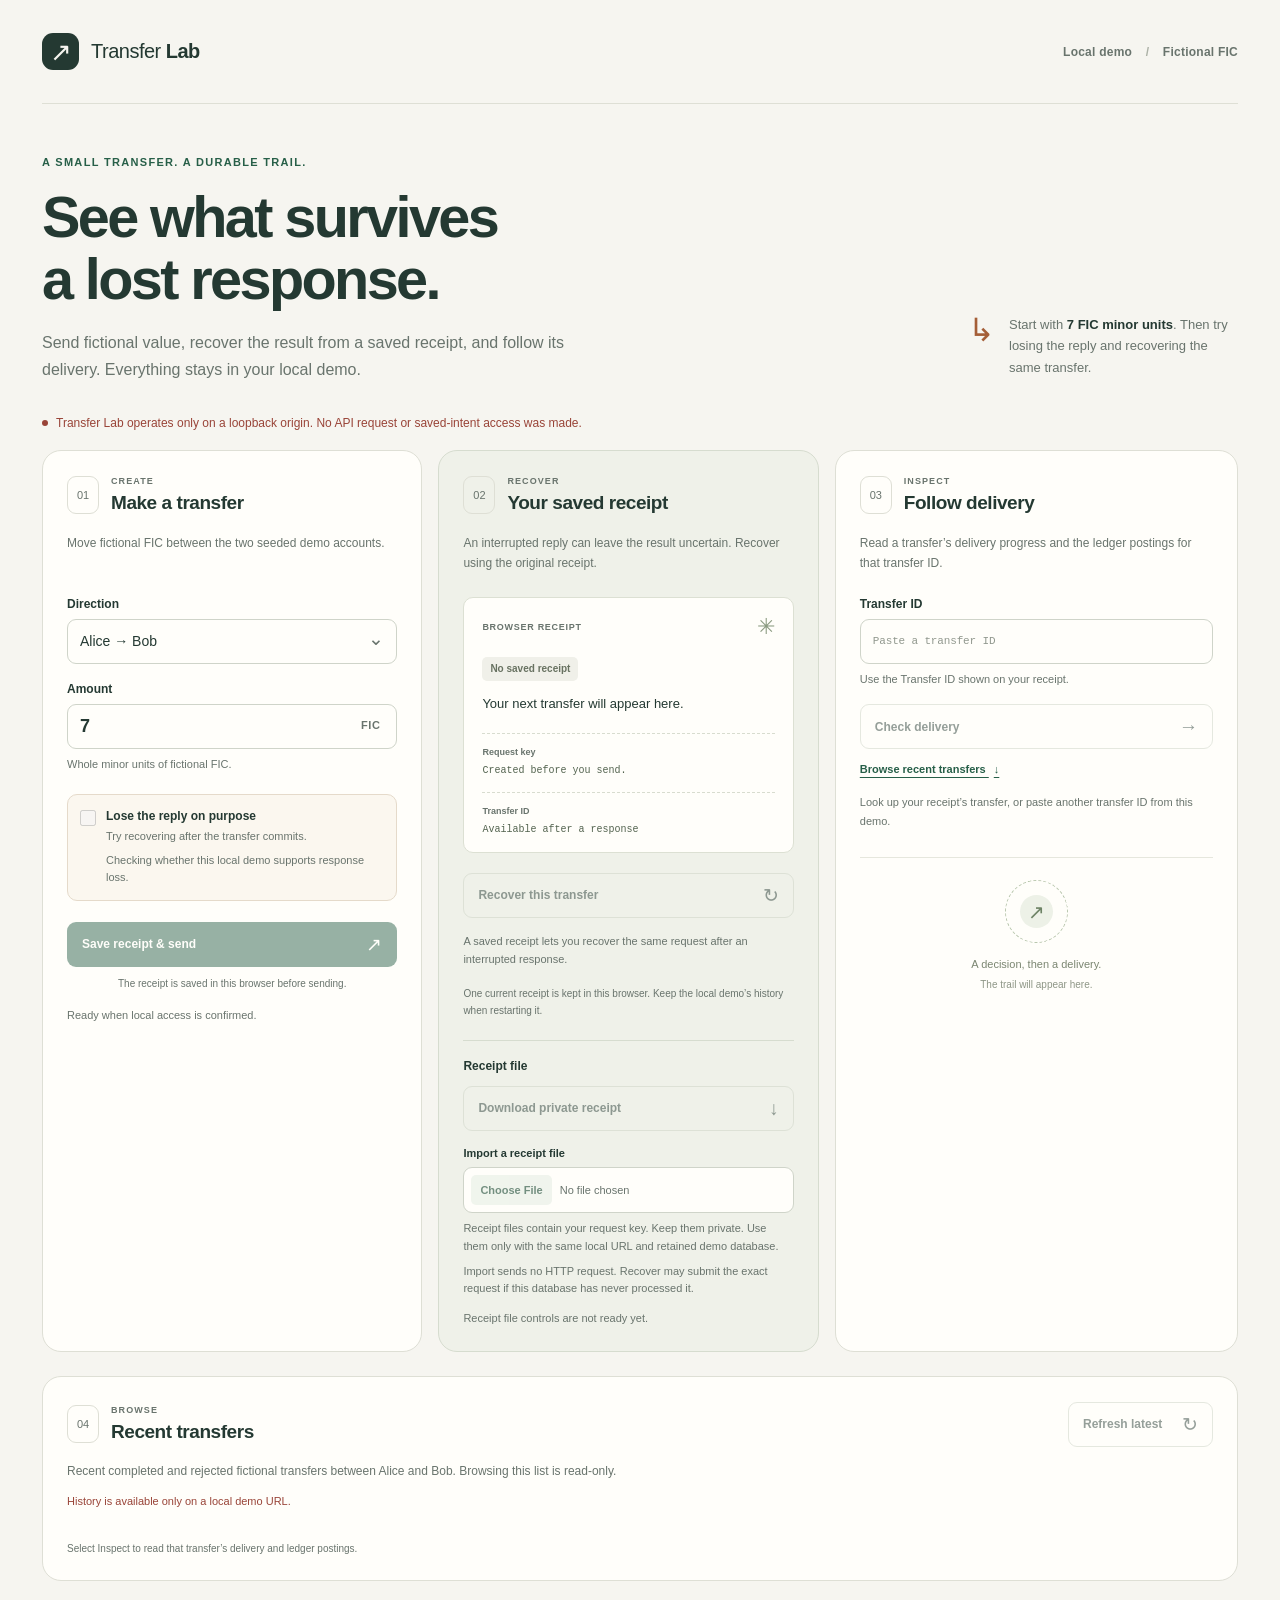
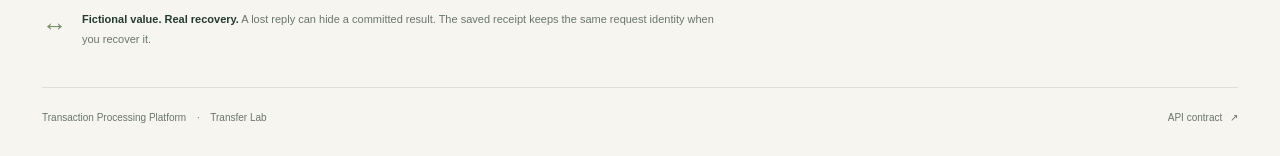
==== commit e65abad7: "Release recent transfers and read-only delivery observations" ====
--- a/src/main/resources/static/demo/index.html
+++ b/src/main/resources/static/demo/index.html
@@ -9,6 +9,7 @@
     <title>Transfer Lab · Local demo</title>
     <link rel="icon" href="favicon.svg" type="image/svg+xml">
     <link rel="stylesheet" href="demo.css">
+    <script src="delivery-observation.js" defer></script>
     <script src="demo.js" defer></script>
   </head>
   <body>
@@ -141,7 +142,7 @@
               <span class="step-number" aria-hidden="true">03</span>
               <div>
                 <p class="section-kicker">Inspect</p>
-                <h2 id="lookup-heading">Follow delivery</h2>
+                <h2 id="lookup-heading" tabindex="-1">Follow delivery</h2>
               </div>
             </header>
             <p class="panel-description">Read a transfer’s delivery progress and the ledger postings for that transfer ID.</p>
@@ -155,6 +156,7 @@
               <button id="lookup-transfer" class="button button-secondary" type="submit" disabled>
                 <span>Check delivery</span><span class="button-arrow" aria-hidden="true">→</span>
               </button>
+              <p class="history-browse-link"><a href="#recent-transfers">Browse recent transfers <span aria-hidden="true">↓</span></a></p>
             </form>
             <p id="lookup-message" class="action-message" role="status" aria-live="polite" aria-atomic="true">Look up your receipt’s transfer, or paste another transfer ID from this demo.</p>
 
@@ -182,6 +184,45 @@
                 <output id="event-id">Not available</output>
               </div>
               <p class="field-help">Delivery may continue after the transfer commits. Check again to refresh this observation.</p>
+
+              <section class="delivery-monitor" aria-labelledby="watch-heading">
+                <h3 id="watch-heading">Delivery observations</h3>
+                <p id="watch-help" class="field-help">Choose Follow delivery for read-only updates for up to 60 seconds. Each read is an independent observation.</p>
+                <dl class="delivery-observations">
+                  <div>
+                    <dt>Publication attempts</dt>
+                    <dd><output id="delivery-attempts" aria-live="off">Not observed</output></dd>
+                  </div>
+                  <div>
+                    <dt>Last error code</dt>
+                    <dd><output id="delivery-error" aria-live="off">Not observed</output></dd>
+                  </div>
+                  <div>
+                    <dt>Next attempt</dt>
+                    <dd><output id="delivery-next-at" aria-live="off">Not observed</output></dd>
+                  </div>
+                  <div>
+                    <dt>Observed at</dt>
+                    <dd><output id="delivery-observed-at" aria-live="off">Not observed</output></dd>
+                  </div>
+                  <div>
+                    <dt>Published at</dt>
+                    <dd><output id="delivery-published-at" aria-live="off">Not observed</output></dd>
+                  </div>
+                  <div>
+                    <dt>Projected at</dt>
+                    <dd><output id="delivery-projected-at" aria-live="off">Not observed</output></dd>
+                  </div>
+                </dl>
+                <div class="watch-controls">
+                  <button id="watch-start" class="button button-secondary" type="button" disabled aria-describedby="watch-help watch-status">Follow delivery</button>
+                  <button id="watch-stop" class="button button-secondary" type="button" disabled aria-describedby="watch-status">Stop following</button>
+                  <button id="download-observation" class="button button-secondary observation-download" type="button" disabled aria-describedby="observation-help observation-message">Download observation</button>
+                </div>
+                <p id="watch-status" class="field-help" role="status" aria-live="polite" aria-atomic="true" data-watch-state="idle">Not following. Read delivery before starting.</p>
+                <p id="observation-help" class="field-help">Observation files do not contain a receipt or recovery key.</p>
+                <p id="observation-message" class="action-message" role="status" aria-live="polite" aria-atomic="true">Read delivery before downloading an observation.</p>
+              </section>
 
               <section id="ledger-proof" class="ledger-proof" aria-labelledby="proof-heading">
                 <div class="proof-heading">
@@ -204,6 +245,30 @@
             </div>
           </section>
         </div>
+
+        <section id="recent-transfers" class="panel history-panel" tabindex="-1" aria-labelledby="history-heading" aria-describedby="history-description">
+          <div class="history-heading">
+            <header class="panel-heading">
+              <span class="step-number" aria-hidden="true">04</span>
+              <div>
+                <p class="section-kicker">Browse</p>
+                <h2 id="history-heading">Recent transfers</h2>
+              </div>
+            </header>
+            <button id="history-refresh" class="button button-secondary history-refresh" type="button" disabled aria-controls="history-items">
+              <span>Refresh latest</span><span class="button-arrow" aria-hidden="true">↻</span>
+            </button>
+          </div>
+          <p id="history-description" class="panel-description">Recent completed and rejected fictional transfers between Alice and Bob. Browsing this list is read-only.</p>
+          <p id="history-status" class="history-status" role="status" aria-live="polite" aria-atomic="true">Recent transfers have not been loaded. Choose Refresh latest to read them.</p>
+          <ol id="history-items" class="history-items" aria-label="Recent fictional transfers"></ol>
+          <div class="history-pagination">
+            <button id="history-older" class="button button-secondary" type="button" hidden disabled aria-controls="history-items">
+              <span>Show older transfers</span><span class="button-arrow" aria-hidden="true">↓</span>
+            </button>
+          </div>
+          <p class="panel-footnote">Select Inspect to read that transfer’s delivery and ledger postings.</p>
+        </section>
 
         <section class="boundary-note" aria-label="About this demo">
           <span class="boundary-mark" aria-hidden="true">↔</span>
--- a/src/main/resources/static/demo/demo.css
+++ b/src/main/resources/static/demo/demo.css
@@ -130,6 +130,18 @@
 .event-identity { margin-top: 18px; }
 .event-identity output { margin-top: 7px; }
 .delivery-result > .field-help { font-size: 10px; margin-top: 16px; }
+.delivery-monitor { min-width: 0; margin-top: 21px; padding-top: 18px; border-top: 1px solid var(--line); }
+.delivery-monitor h3 { margin: 0; font-size: 12px; font-weight: 650; }
+.delivery-monitor > .field-help { font-size: 10px; overflow-wrap: anywhere; }
+.delivery-observations { margin: 13px 0 16px; }
+.delivery-observations > div { display: grid; grid-template-columns: minmax(0, .9fr) minmax(0, 1.1fr); align-items: baseline; gap: 8px 12px; padding: 9px 0; border-bottom: 1px solid #e5e7dc; }
+.delivery-observations dt { min-width: 0; color: var(--muted); font-size: 10px; line-height: 1.6; }
+.delivery-observations dd { min-width: 0; margin: 0; text-align: right; }
+.delivery-observations output { display: block; max-width: 100%; font-family: ui-monospace, "SFMono-Regular", Consolas, monospace; font-size: 10px; line-height: 1.65; font-variant-numeric: tabular-nums; overflow-wrap: anywhere; }
+.watch-controls { display: grid; grid-template-columns: minmax(0, 1fr) minmax(0, 1fr); gap: 9px; min-width: 0; }
+.watch-controls .button { min-width: 0; padding: 10px 9px; justify-content: center; font-size: 11px; text-align: center; overflow-wrap: anywhere; }
+.watch-controls .observation-download { grid-column: 1 / -1; }
+.delivery-monitor .action-message { min-height: 0; margin-top: 8px; font-size: 10px; }
 .ledger-proof { margin-top: 21px; padding-top: 18px; border-top: 1px solid var(--line); min-width: 0; }
 .proof-heading { display: flex; justify-content: space-between; align-items: center; flex-wrap: wrap; gap: 9px; }
 .proof-heading h3 { margin: 0; font-size: 12px; font-weight: 650; }
@@ -147,6 +159,30 @@
 .proof-account code { margin-top: 2px; }
 .proof-entry { display: flex; align-items: baseline; flex-wrap: wrap; gap: 3px 7px; min-width: 0; margin-top: 7px; font-size: 9px; color: var(--muted); }
 .proof-entry-id { color: #53634f; }
+.history-browse-link { margin: 12px 0 0; font-size: 11px; line-height: 1.6; }
+.history-browse-link a { color: var(--green); font-weight: 600; }
+.history-browse-link a > span { margin-left: 5px; }
+.history-panel { margin-top: 24px; scroll-margin-top: 24px; }
+.history-heading { display: flex; align-items: center; justify-content: space-between; flex-wrap: wrap; gap: 18px; }
+.history-refresh { width: auto; min-width: 145px; }
+.history-panel > .panel-description { min-height: 0; max-width: 750px; margin: 15px 0 11px; }
+.history-status { min-height: 19px; margin: 0 0 13px; color: var(--muted); font-size: 11px; line-height: 1.7; overflow-wrap: anywhere; }
+.history-items { list-style: none; margin: 0; padding: 0; }
+.history-row { display: grid; grid-template-columns: minmax(0, 1fr) auto; align-items: center; gap: 18px; padding: 16px 0; border-top: 1px solid var(--line); min-width: 0; }
+.history-row:last-child { border-bottom: 1px solid var(--line); }
+.history-summary { display: grid; grid-template-columns: minmax(0, 1.3fr) minmax(0, .85fr) minmax(0, 1fr) minmax(0, 1.3fr); align-items: center; gap: 10px 18px; min-width: 0; }
+.history-summary > * { min-width: 0; overflow-wrap: anywhere; }
+.history-direction { font-size: 13px; font-weight: 650; line-height: 1.6; }
+.history-amount { color: var(--ink); font-size: 13px; font-weight: 650; line-height: 1.6; font-variant-numeric: tabular-nums; }
+.history-state { justify-self: start; max-width: 100%; padding: 5px 8px; border-radius: 5px; background: #f0f0e9; color: var(--muted); font-size: 10px; font-weight: 700; line-height: 1.5; }
+.history-state[data-state="COMPLETED"] { background: var(--green-pale); color: var(--green-dark); }
+.history-state[data-state="REJECTED"] { background: var(--red-pale); color: var(--red); }
+.history-time { display: grid; gap: 3px; color: var(--muted); font-size: 11px; line-height: 1.6; font-variant-numeric: tabular-nums; }
+.history-reference { color: #53634f; font-size: 10px; }
+.history-inspect { display: flex; align-items: center; justify-content: center; justify-self: end; gap: 8px; width: auto; min-height: 40px; padding: 9px 14px; border: 1px solid #cad1c3; border-radius: 8px; background: transparent; color: var(--ink); font: inherit; font-size: 11px; font-weight: 650; line-height: 1.5; text-align: center; }
+.history-inspect:hover:not(:disabled) { background: var(--green-pale); border-color: #b0c4ac; }
+.history-pagination { display: flex; justify-content: flex-end; }
+.history-pagination .button:not([hidden]) { width: auto; min-width: 190px; margin-top: 16px; }
 .boundary-note { display: flex; align-items: flex-start; gap: 15px; max-width: 690px; margin: 29px 0 38px; }
 .boundary-mark { color: #778d69; font-size: 25px; line-height: 1.25; }
 .boundary-note p { margin: 0; color: var(--muted); font-size: 11px; line-height: 1.75; }
@@ -187,6 +223,7 @@
   .panel { padding: 25px; }
   h2 { font-size: 19px; }
   .delivery-stages dd { max-width: 51%; }
+  .history-summary { grid-template-columns: minmax(0, 1fr) minmax(0, 1fr); gap: 7px 18px; }
 }
 
 @media (max-width: 620px) {
@@ -215,6 +252,15 @@
   .button { font-size: 13px; min-height: 47px; }
   input[type="text"], input[type="number"], select { min-height: 47px; font-size: 16px; }
   .identifier-input { font-size: 12px !important; }
+  .history-heading { gap: 16px; }
+  .history-refresh { width: 100%; }
+  .history-row { grid-template-columns: minmax(0, 1fr); align-items: start; gap: 13px; padding: 18px 0; }
+  .history-summary { gap: 8px 14px; }
+  .history-direction { font-size: 12px; }
+  .history-amount { justify-self: end; text-align: right; font-size: 12px; }
+  .history-time { text-align: right; }
+  .history-inspect { width: 100%; min-height: 44px; justify-self: stretch; font-size: 12px; }
+  .history-pagination .button:not([hidden]) { width: 100%; min-width: 0; }
   .boundary-note { margin-top: 25px; margin-bottom: 29px; gap: 12px; }
   .boundary-note p { font-size: 10px; }
   .footer { align-items: flex-start; padding-top: 19px; font-size: 9px; gap: 20px; }
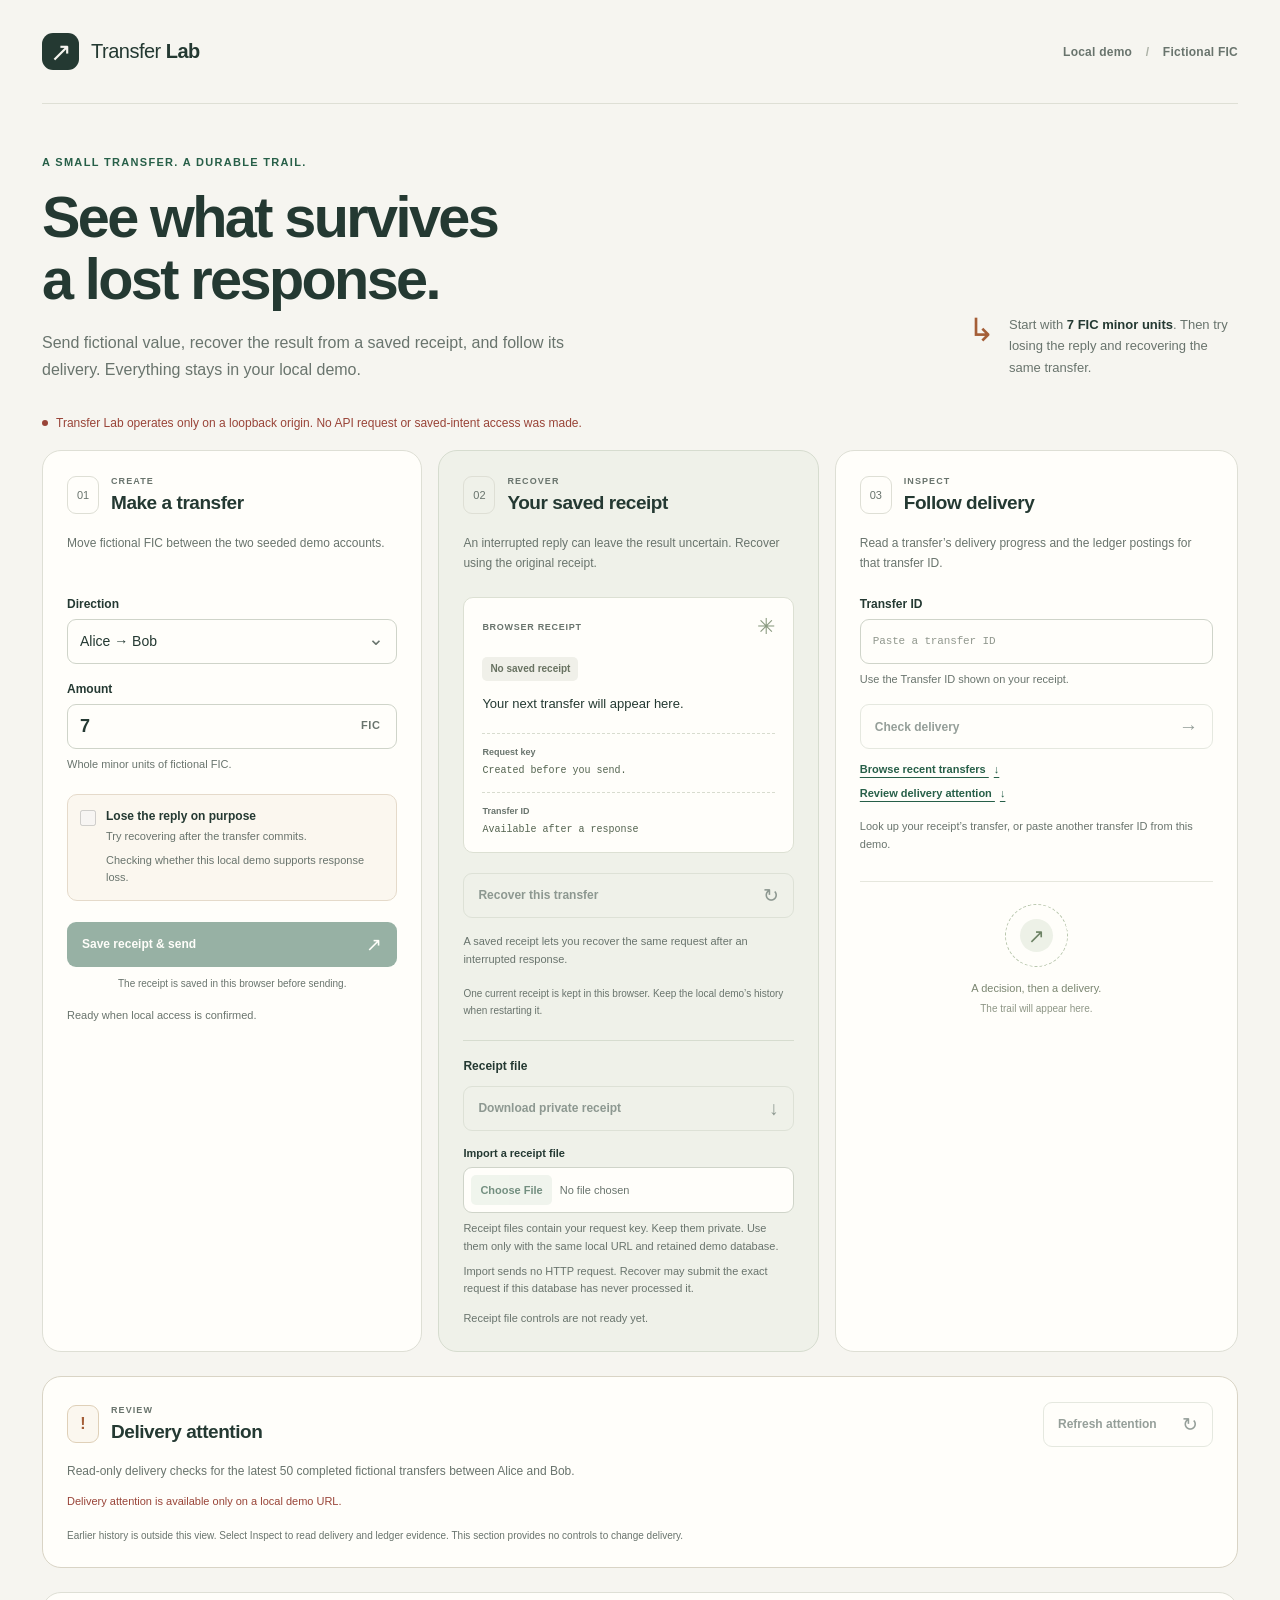
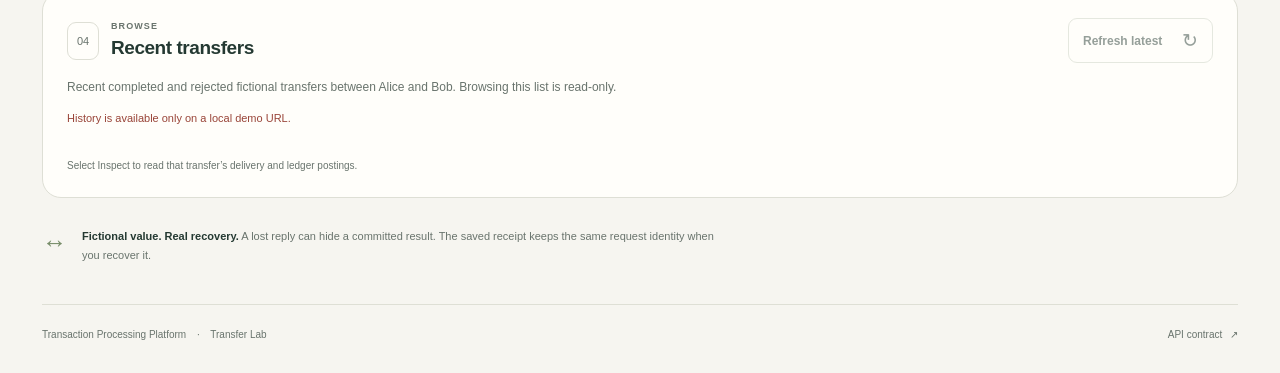
==== commit d69773c3: "Release the read-only delivery-attention queue" ====
--- a/src/main/resources/static/demo/index.html
+++ b/src/main/resources/static/demo/index.html
@@ -156,7 +156,10 @@
               <button id="lookup-transfer" class="button button-secondary" type="submit" disabled>
                 <span>Check delivery</span><span class="button-arrow" aria-hidden="true">→</span>
               </button>
-              <p class="history-browse-link"><a href="#recent-transfers">Browse recent transfers <span aria-hidden="true">↓</span></a></p>
+              <p class="history-browse-link">
+                <a href="#recent-transfers">Browse recent transfers <span aria-hidden="true">↓</span></a>
+                <a href="#delivery-attention">Review delivery attention <span aria-hidden="true">↓</span></a>
+              </p>
             </form>
             <p id="lookup-message" class="action-message" role="status" aria-live="polite" aria-atomic="true">Look up your receipt’s transfer, or paste another transfer ID from this demo.</p>
 
@@ -245,6 +248,25 @@
             </div>
           </section>
         </div>
+
+        <section id="delivery-attention" class="panel attention-panel" tabindex="-1" aria-labelledby="attention-heading" aria-describedby="attention-description attention-scope-note">
+          <div class="attention-heading">
+            <header class="panel-heading">
+              <span class="step-number attention-mark" aria-hidden="true">!</span>
+              <div>
+                <p class="section-kicker">Review</p>
+                <h2 id="attention-heading">Delivery attention</h2>
+              </div>
+            </header>
+            <button id="attention-refresh" class="button button-secondary attention-refresh" type="button" disabled aria-controls="attention-items">
+              <span>Refresh attention</span><span class="button-arrow" aria-hidden="true">↻</span>
+            </button>
+          </div>
+          <p id="attention-description" class="panel-description">Read-only delivery checks for the latest 50 completed fictional transfers between Alice and Bob.</p>
+          <p id="attention-status" class="attention-status" role="status" aria-live="polite" aria-atomic="true">Delivery attention has not been loaded. Choose Refresh attention to check this recent window.</p>
+          <ul id="attention-items" class="attention-items" aria-label="Delivery attention in the latest 50 completed demo transfers"></ul>
+          <p id="attention-scope-note" class="panel-footnote">Earlier history is outside this view. Select Inspect to read delivery and ledger evidence. This section provides no controls to change delivery.</p>
+        </section>
 
         <section id="recent-transfers" class="panel history-panel" tabindex="-1" aria-labelledby="history-heading" aria-describedby="history-description">
           <div class="history-heading">
--- a/src/main/resources/static/demo/demo.css
+++ b/src/main/resources/static/demo/demo.css
@@ -159,9 +159,28 @@
 .proof-account code { margin-top: 2px; }
 .proof-entry { display: flex; align-items: baseline; flex-wrap: wrap; gap: 3px 7px; min-width: 0; margin-top: 7px; font-size: 9px; color: var(--muted); }
 .proof-entry-id { color: #53634f; }
-.history-browse-link { margin: 12px 0 0; font-size: 11px; line-height: 1.6; }
+.history-browse-link { display: flex; flex-direction: column; align-items: flex-start; gap: 6px; margin: 12px 0 0; font-size: 11px; line-height: 1.6; }
 .history-browse-link a { color: var(--green); font-weight: 600; }
 .history-browse-link a > span { margin-left: 5px; }
+.attention-panel { margin-top: 24px; scroll-margin-top: 24px; border-color: #d9d4c5; }
+.attention-heading { display: flex; align-items: center; justify-content: space-between; flex-wrap: wrap; gap: 18px; }
+.attention-mark { color: var(--warm); border-color: #dfd0b8; background: #fbf7ef; font-size: 16px; font-weight: 650; }
+.attention-refresh { width: auto; min-width: 170px; }
+.attention-panel > .panel-description { min-height: 0; max-width: 750px; margin: 15px 0 11px; }
+.attention-status { min-height: 19px; margin: 0 0 13px; color: var(--muted); font-size: 11px; line-height: 1.7; overflow-wrap: anywhere; }
+.attention-items { list-style: none; margin: 0; padding: 0; }
+.attention-row { display: grid; grid-template-columns: minmax(0, 1fr) auto; align-items: center; gap: 18px; min-width: 0; padding: 15px 12px; border: 1px solid var(--line); border-left: 3px solid #b9b5a4; border-radius: 10px; background: #fbfaf5; }
+.attention-row + .attention-row { margin-top: 9px; }
+.attention-summary { display: grid; grid-template-columns: minmax(0, .9fr) minmax(0, 1fr) minmax(0, .7fr) minmax(0, 1.7fr); align-items: center; gap: 10px 18px; min-width: 0; }
+.attention-summary > * { min-width: 0; overflow-wrap: anywhere; }
+.attention-state { justify-self: start; max-width: 100%; padding: 5px 8px; border-radius: 5px; background: var(--warm-pale); color: var(--warm); font-size: 10px; font-weight: 700; line-height: 1.5; }
+.attention-direction { font-size: 13px; font-weight: 650; line-height: 1.6; }
+.attention-amount { font-size: 13px; font-weight: 650; line-height: 1.6; font-variant-numeric: tabular-nums; }
+.attention-details { color: var(--muted); font-size: 11px; line-height: 1.7; }
+.attention-row[data-attention-state="BLOCKED"] { border-left-color: var(--warm); }
+.attention-row[data-attention-state="BLOCKED"] .attention-state { background: var(--warm-pale); color: var(--warm); }
+.attention-row[data-attention-state="INCONSISTENT"] { border-left-color: var(--red); }
+.attention-row[data-attention-state="INCONSISTENT"] .attention-state { background: var(--red-pale); color: var(--red); }
 .history-panel { margin-top: 24px; scroll-margin-top: 24px; }
 .history-heading { display: flex; align-items: center; justify-content: space-between; flex-wrap: wrap; gap: 18px; }
 .history-refresh { width: auto; min-width: 145px; }
@@ -179,8 +198,8 @@
 .history-state[data-state="REJECTED"] { background: var(--red-pale); color: var(--red); }
 .history-time { display: grid; gap: 3px; color: var(--muted); font-size: 11px; line-height: 1.6; font-variant-numeric: tabular-nums; }
 .history-reference { color: #53634f; font-size: 10px; }
-.history-inspect { display: flex; align-items: center; justify-content: center; justify-self: end; gap: 8px; width: auto; min-height: 40px; padding: 9px 14px; border: 1px solid #cad1c3; border-radius: 8px; background: transparent; color: var(--ink); font: inherit; font-size: 11px; font-weight: 650; line-height: 1.5; text-align: center; }
-.history-inspect:hover:not(:disabled) { background: var(--green-pale); border-color: #b0c4ac; }
+.history-inspect, .attention-inspect { display: flex; align-items: center; justify-content: center; justify-self: end; gap: 8px; width: auto; min-height: 40px; padding: 9px 14px; border: 1px solid #cad1c3; border-radius: 8px; background: transparent; color: var(--ink); font: inherit; font-size: 11px; font-weight: 650; line-height: 1.5; text-align: center; }
+.history-inspect:hover:not(:disabled), .attention-inspect:hover:not(:disabled) { background: var(--green-pale); border-color: #b0c4ac; }
 .history-pagination { display: flex; justify-content: flex-end; }
 .history-pagination .button:not([hidden]) { width: auto; min-width: 190px; margin-top: 16px; }
 .boundary-note { display: flex; align-items: flex-start; gap: 15px; max-width: 690px; margin: 29px 0 38px; }
@@ -224,6 +243,7 @@
   h2 { font-size: 19px; }
   .delivery-stages dd { max-width: 51%; }
   .history-summary { grid-template-columns: minmax(0, 1fr) minmax(0, 1fr); gap: 7px 18px; }
+  .attention-summary { grid-template-columns: minmax(0, 1fr) minmax(0, 1fr); gap: 7px 18px; }
 }
 
 @media (max-width: 620px) {
@@ -261,6 +281,14 @@
   .history-time { text-align: right; }
   .history-inspect { width: 100%; min-height: 44px; justify-self: stretch; font-size: 12px; }
   .history-pagination .button:not([hidden]) { width: 100%; min-width: 0; }
+  .attention-refresh { width: 100%; min-width: 0; }
+  .attention-row { grid-template-columns: minmax(0, 1fr); align-items: start; gap: 13px; padding: 14px 12px; }
+  .attention-summary { grid-template-columns: minmax(0, 1fr) minmax(0, 1fr); gap: 9px 14px; }
+  .attention-state { grid-column: 1 / -1; }
+  .attention-direction { grid-column: 1; font-size: 12px; }
+  .attention-amount { grid-column: 2; justify-self: end; text-align: right; font-size: 12px; }
+  .attention-details { grid-column: 1 / -1; }
+  .attention-inspect { width: 100%; min-height: 44px; justify-self: stretch; font-size: 12px; }
   .boundary-note { margin-top: 25px; margin-bottom: 29px; gap: 12px; }
   .boundary-note p { font-size: 10px; }
   .footer { align-items: flex-start; padding-top: 19px; font-size: 9px; gap: 20px; }
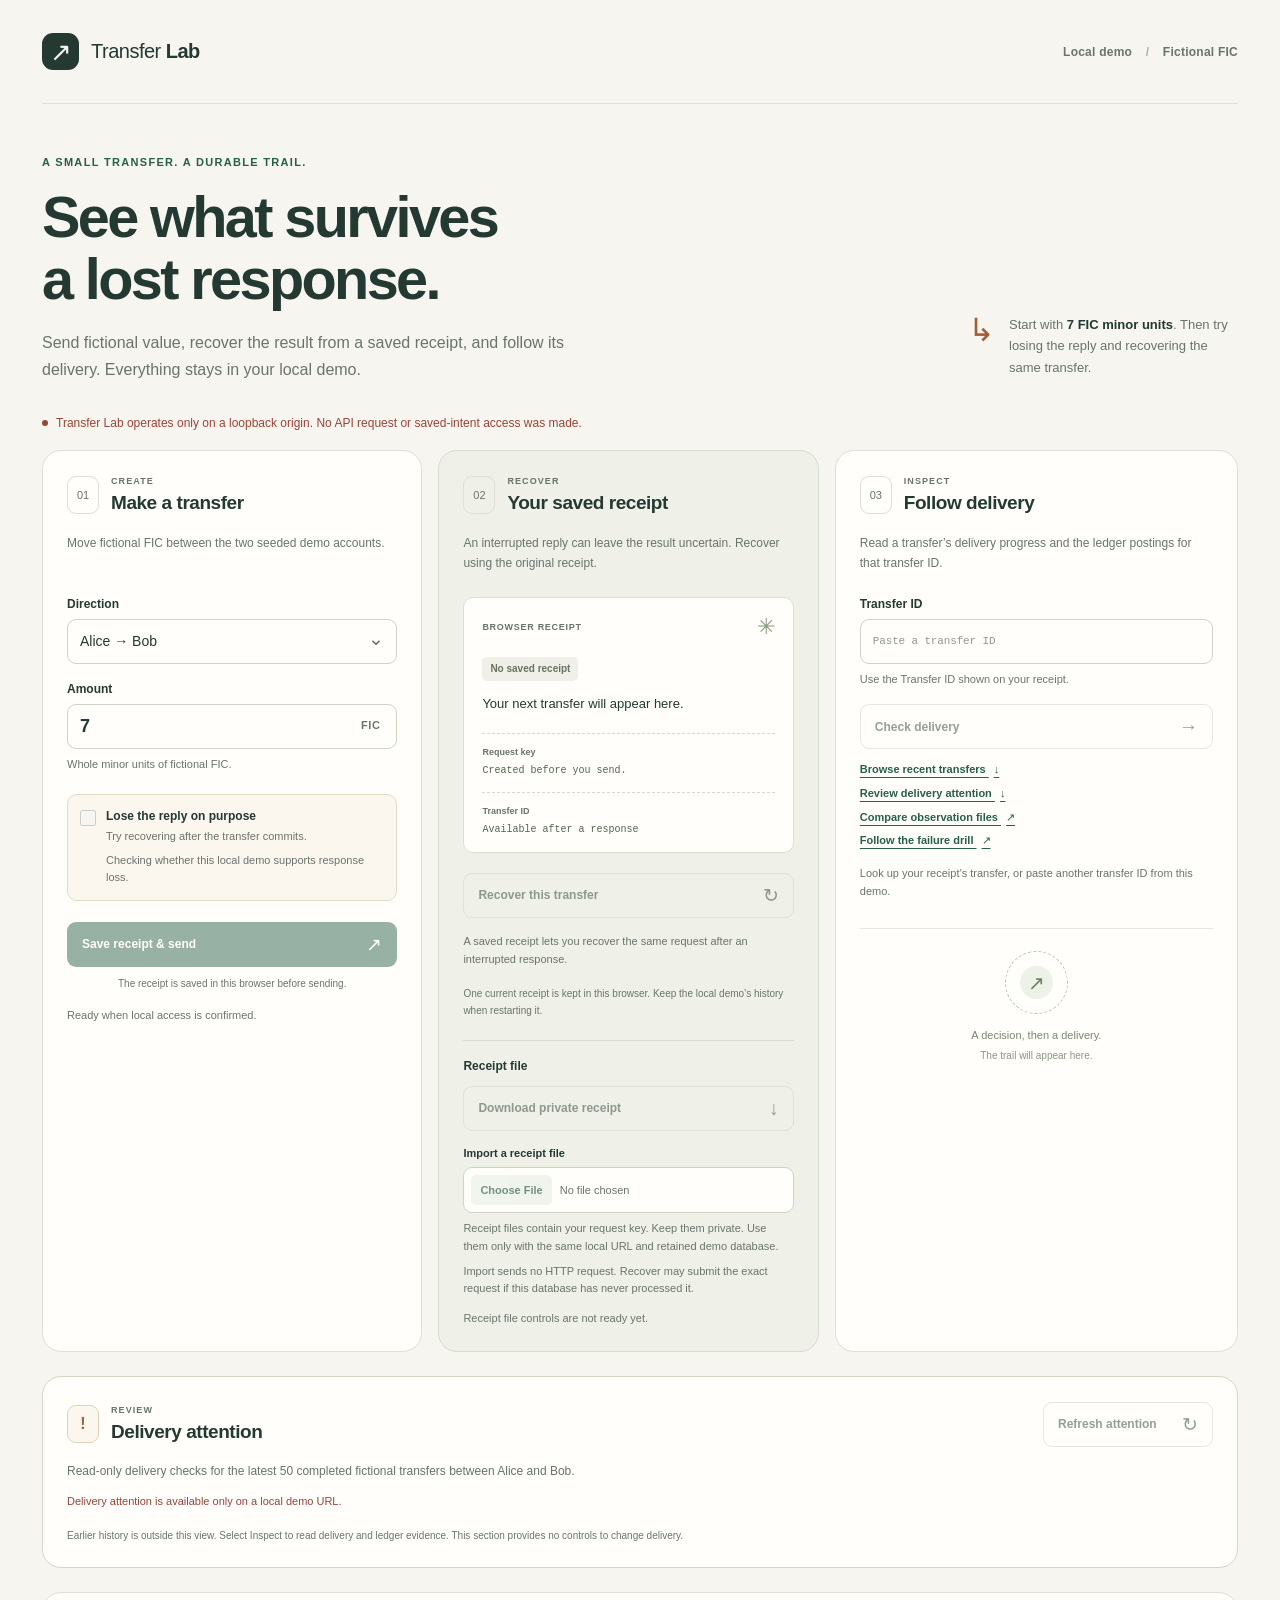
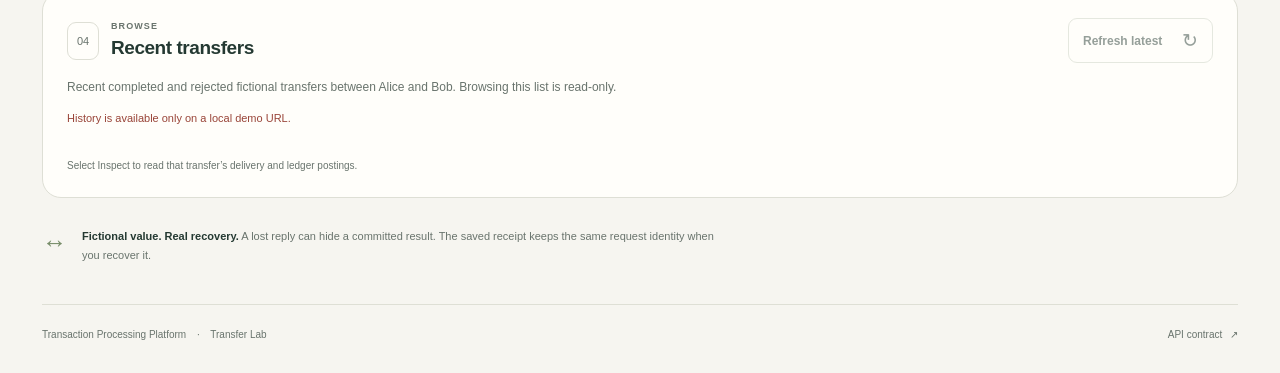
==== commit 79f2b71a: "Release offline observation comparison and the Transfer Failure Drill" ====
--- a/src/main/resources/static/demo/index.html
+++ b/src/main/resources/static/demo/index.html
@@ -159,6 +159,8 @@
               <p class="history-browse-link">
                 <a href="#recent-transfers">Browse recent transfers <span aria-hidden="true">↓</span></a>
                 <a href="#delivery-attention">Review delivery attention <span aria-hidden="true">↓</span></a>
+                <a href="compare.html">Compare observation files <span aria-hidden="true">↗</span></a>
+                <a href="failure-drill.html">Follow the failure drill <span aria-hidden="true">↗</span></a>
               </p>
             </form>
             <p id="lookup-message" class="action-message" role="status" aria-live="polite" aria-atomic="true">Look up your receipt’s transfer, or paste another transfer ID from this demo.</p>
@@ -224,6 +226,7 @@
                 </div>
                 <p id="watch-status" class="field-help" role="status" aria-live="polite" aria-atomic="true" data-watch-state="idle">Not following. Read delivery before starting.</p>
                 <p id="observation-help" class="field-help">Observation files do not contain a receipt or recovery key.</p>
+                <p class="field-help"><a href="compare.html">Compare two observation files <span aria-hidden="true">↗</span></a> locally in your browser.</p>
                 <p id="observation-message" class="action-message" role="status" aria-live="polite" aria-atomic="true">Read delivery before downloading an observation.</p>
               </section>
 
